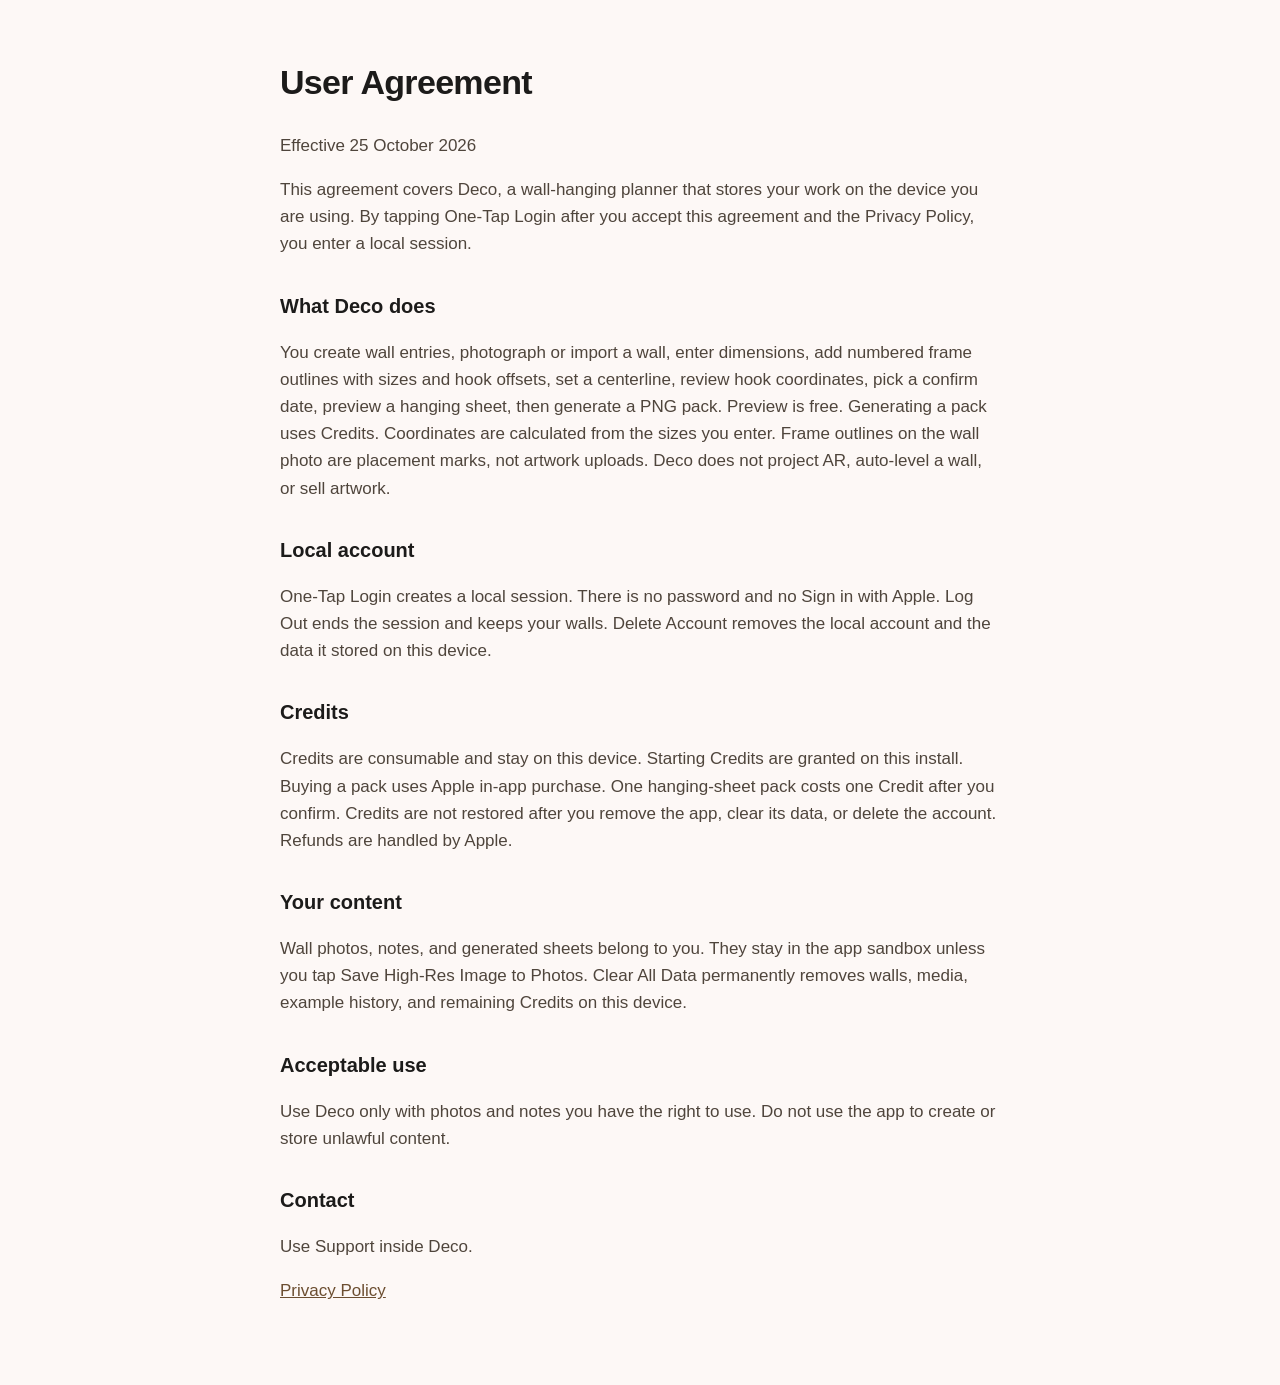
==== user-agreement.html @ 942a61c6 "Publish Deco Privacy Policy and User Agreement for GitHub Pages. Co-authored-by: Cursor <cursoragent" ====
<!DOCTYPE html>
<html lang="en">
<head>
  <meta charset="utf-8">
  <meta name="viewport" content="width=device-width, initial-scale=1">
  <title>User Agreement</title>
  <link rel="stylesheet" href="legal.css">
</head>
<body>
  <main>
    <h1>User Agreement</h1>
    <p>Effective 25 October 2026</p>
    <p>This agreement covers Deco, a wall-hanging planner that stores your work on the device you are using. By tapping One-Tap Login after you accept this agreement and the Privacy Policy, you enter a local session.</p>

    <h2>What Deco does</h2>
    <p>You create wall entries, photograph or import a wall, enter dimensions, add numbered frame outlines with sizes and hook offsets, set a centerline, review hook coordinates, pick a confirm date, preview a hanging sheet, then generate a PNG pack. Preview is free. Generating a pack uses Credits. Coordinates are calculated from the sizes you enter. Frame outlines on the wall photo are placement marks, not artwork uploads. Deco does not project AR, auto-level a wall, or sell artwork.</p>

    <h2>Local account</h2>
    <p>One-Tap Login creates a local session. There is no password and no Sign in with Apple. Log Out ends the session and keeps your walls. Delete Account removes the local account and the data it stored on this device.</p>

    <h2>Credits</h2>
    <p>Credits are consumable and stay on this device. Starting Credits are granted on this install. Buying a pack uses Apple in-app purchase. One hanging-sheet pack costs one Credit after you confirm. Credits are not restored after you remove the app, clear its data, or delete the account. Refunds are handled by Apple.</p>

    <h2>Your content</h2>
    <p>Wall photos, notes, and generated sheets belong to you. They stay in the app sandbox unless you tap Save High-Res Image to Photos. Clear All Data permanently removes walls, media, example history, and remaining Credits on this device.</p>

    <h2>Acceptable use</h2>
    <p>Use Deco only with photos and notes you have the right to use. Do not use the app to create or store unlawful content.</p>

    <h2>Contact</h2>
    <p>Use Support inside Deco.</p>
    <p><a href="privacy-policy.html">Privacy Policy</a></p>
  </main>
</body>
</html>
---- legal.css ----
:root { color-scheme: light; }
body {
  margin: 0;
  background: #fdf8f6;
  color: #1c1b1a;
  font: 17px/1.6 -apple-system, BlinkMacSystemFont, "Segoe UI", sans-serif;
}
main { max-width: 720px; margin: 0 auto; padding: 32px 20px 64px; }
h1 { font-weight: 600; letter-spacing: -0.02em; }
h2 { font-size: 20px; margin-top: 2rem; }
a { color: #6c4e31; }
p, li { color: #4f453c; }
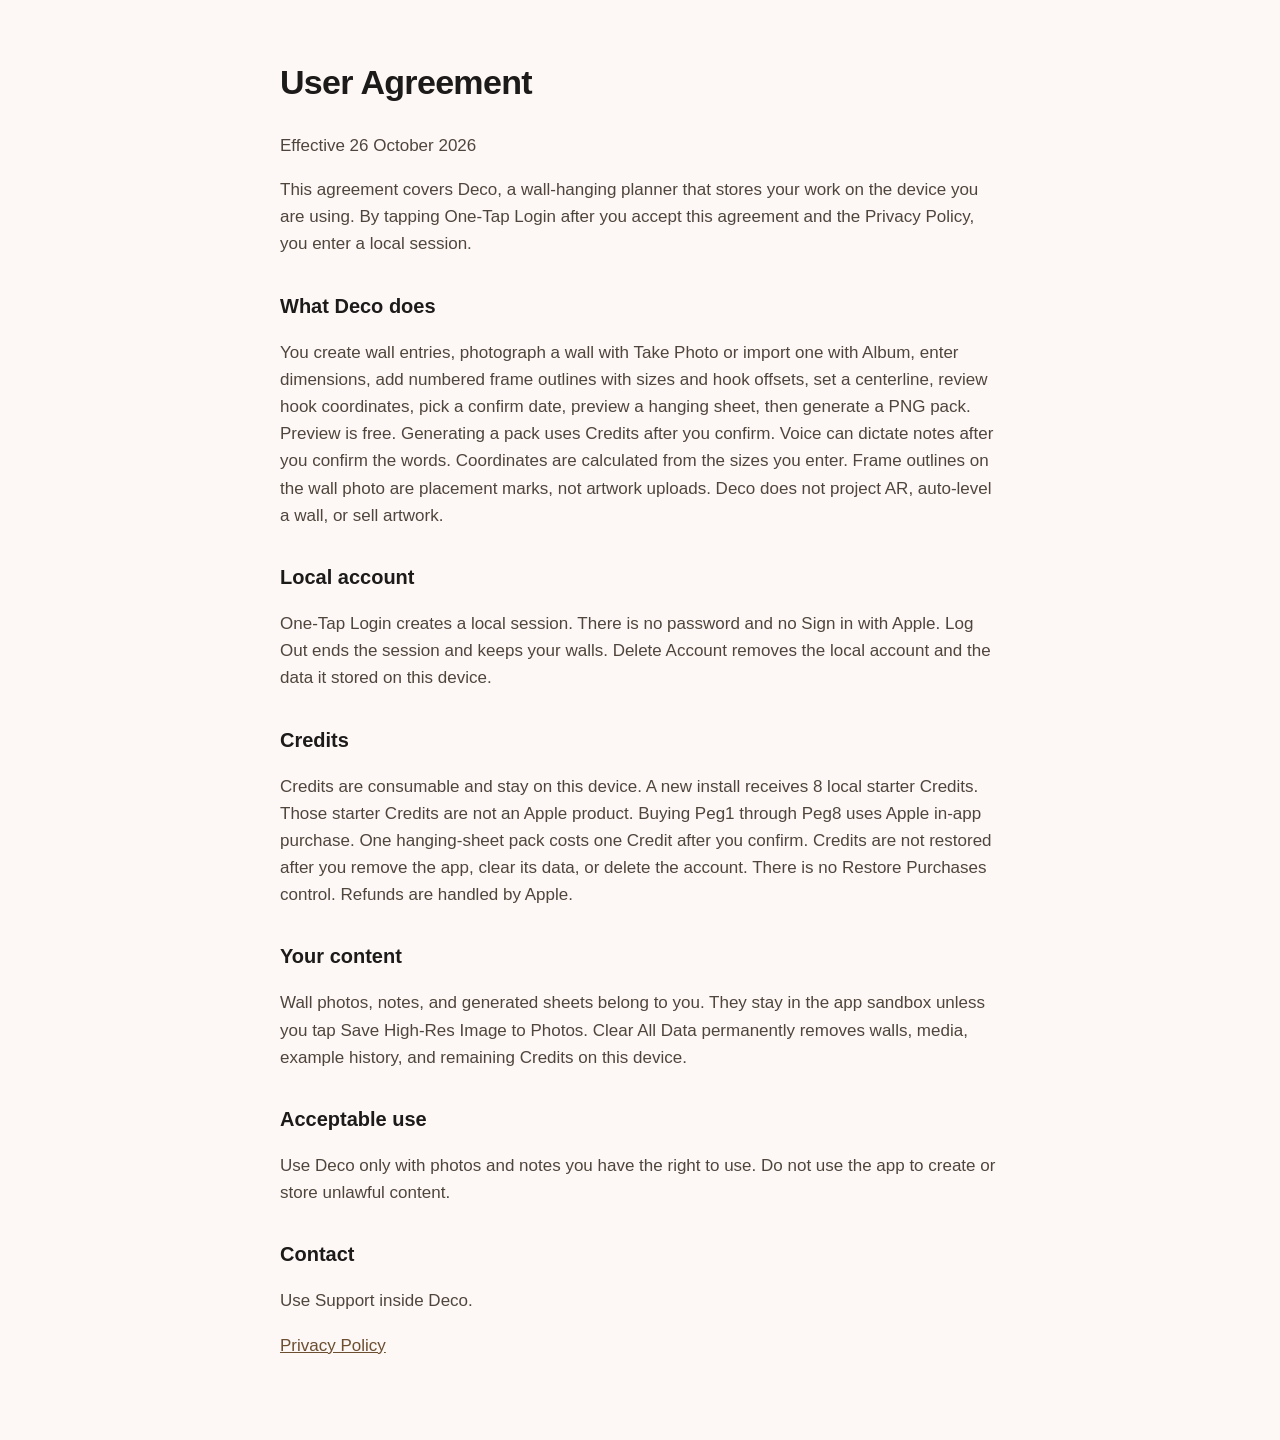
==== commit b119b079: "Align legal copy with Album, Voice, and local Credits." ====
--- a/user-agreement.html
+++ b/user-agreement.html
@@ -9,17 +9,17 @@
 <body>
   <main>
     <h1>User Agreement</h1>
-    <p>Effective 25 October 2026</p>
+    <p>Effective 26 October 2026</p>
     <p>This agreement covers Deco, a wall-hanging planner that stores your work on the device you are using. By tapping One-Tap Login after you accept this agreement and the Privacy Policy, you enter a local session.</p>
 
     <h2>What Deco does</h2>
-    <p>You create wall entries, photograph or import a wall, enter dimensions, add numbered frame outlines with sizes and hook offsets, set a centerline, review hook coordinates, pick a confirm date, preview a hanging sheet, then generate a PNG pack. Preview is free. Generating a pack uses Credits. Coordinates are calculated from the sizes you enter. Frame outlines on the wall photo are placement marks, not artwork uploads. Deco does not project AR, auto-level a wall, or sell artwork.</p>
+    <p>You create wall entries, photograph a wall with Take Photo or import one with Album, enter dimensions, add numbered frame outlines with sizes and hook offsets, set a centerline, review hook coordinates, pick a confirm date, preview a hanging sheet, then generate a PNG pack. Preview is free. Generating a pack uses Credits after you confirm. Voice can dictate notes after you confirm the words. Coordinates are calculated from the sizes you enter. Frame outlines on the wall photo are placement marks, not artwork uploads. Deco does not project AR, auto-level a wall, or sell artwork.</p>
 
     <h2>Local account</h2>
     <p>One-Tap Login creates a local session. There is no password and no Sign in with Apple. Log Out ends the session and keeps your walls. Delete Account removes the local account and the data it stored on this device.</p>
 
     <h2>Credits</h2>
-    <p>Credits are consumable and stay on this device. Starting Credits are granted on this install. Buying a pack uses Apple in-app purchase. One hanging-sheet pack costs one Credit after you confirm. Credits are not restored after you remove the app, clear its data, or delete the account. Refunds are handled by Apple.</p>
+    <p>Credits are consumable and stay on this device. A new install receives 8 local starter Credits. Those starter Credits are not an Apple product. Buying Peg1 through Peg8 uses Apple in-app purchase. One hanging-sheet pack costs one Credit after you confirm. Credits are not restored after you remove the app, clear its data, or delete the account. There is no Restore Purchases control. Refunds are handled by Apple.</p>
 
     <h2>Your content</h2>
     <p>Wall photos, notes, and generated sheets belong to you. They stay in the app sandbox unless you tap Save High-Res Image to Photos. Clear All Data permanently removes walls, media, example history, and remaining Credits on this device.</p>
